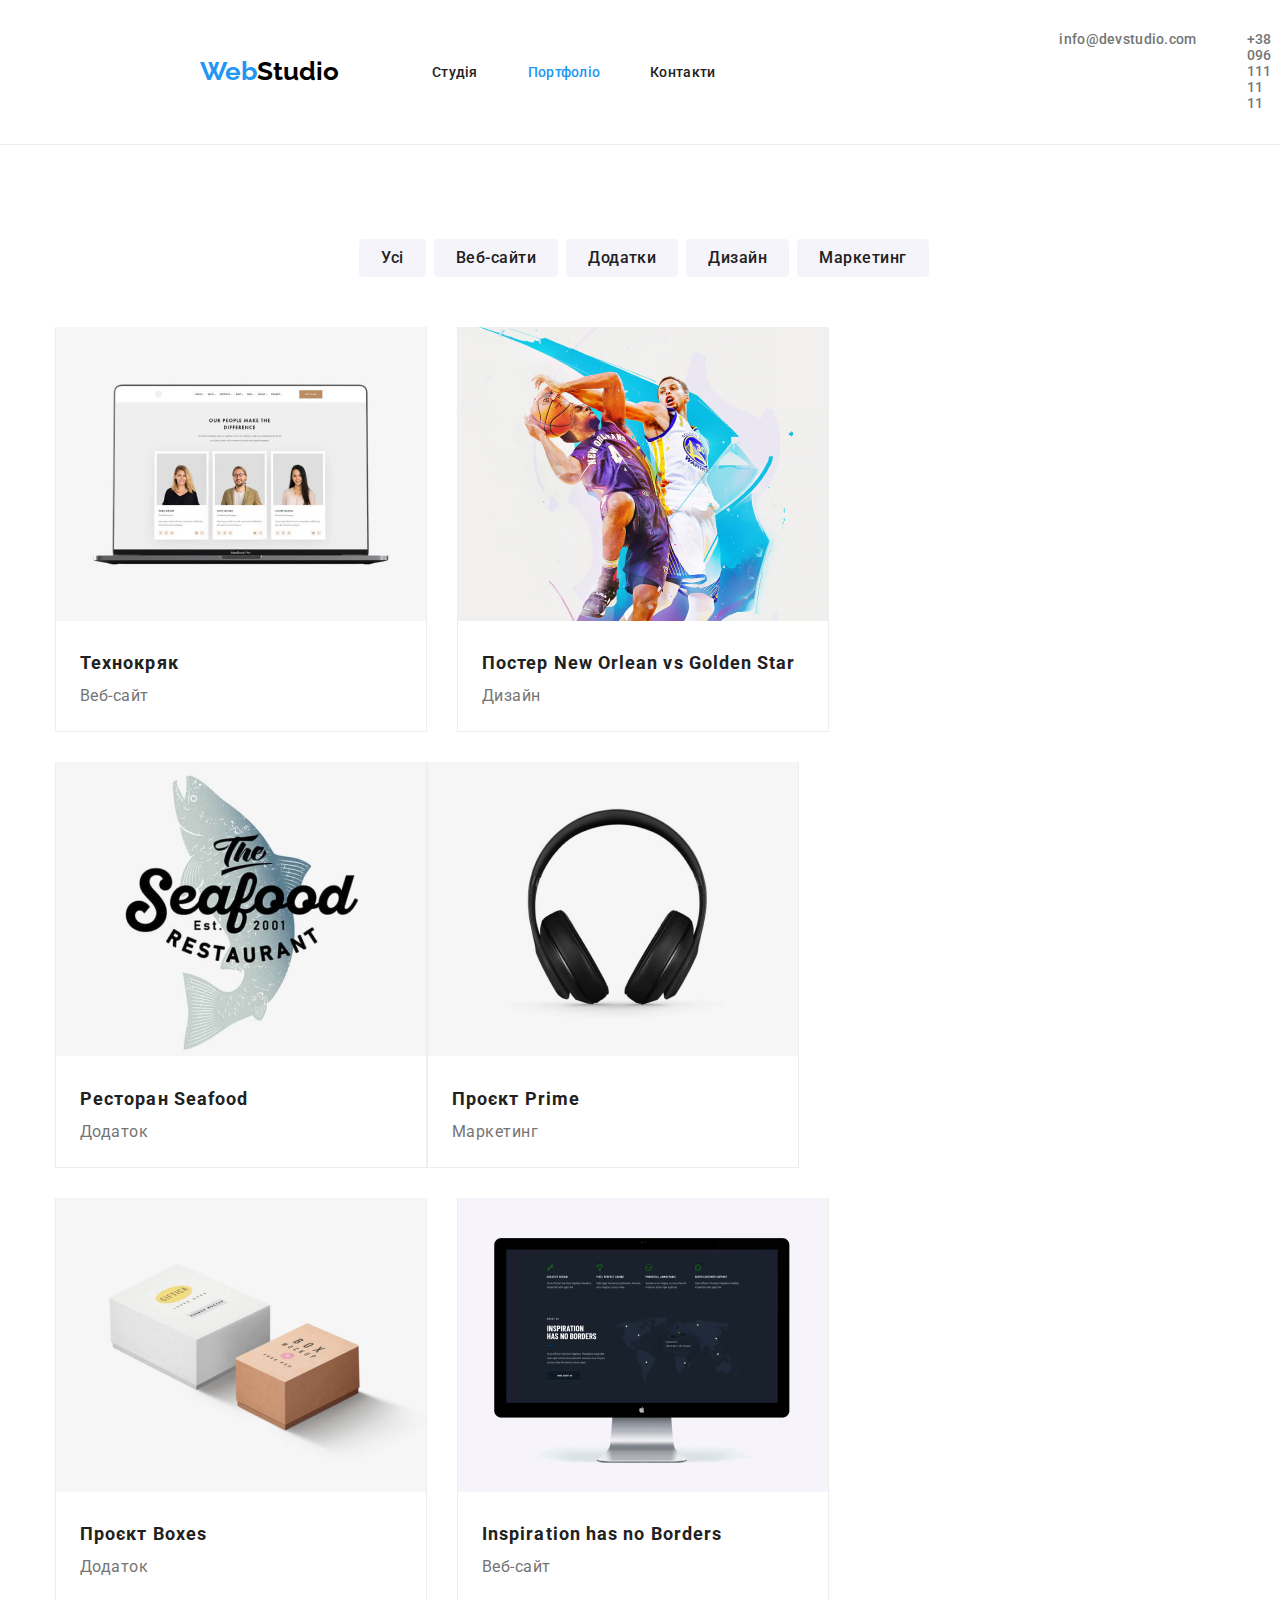
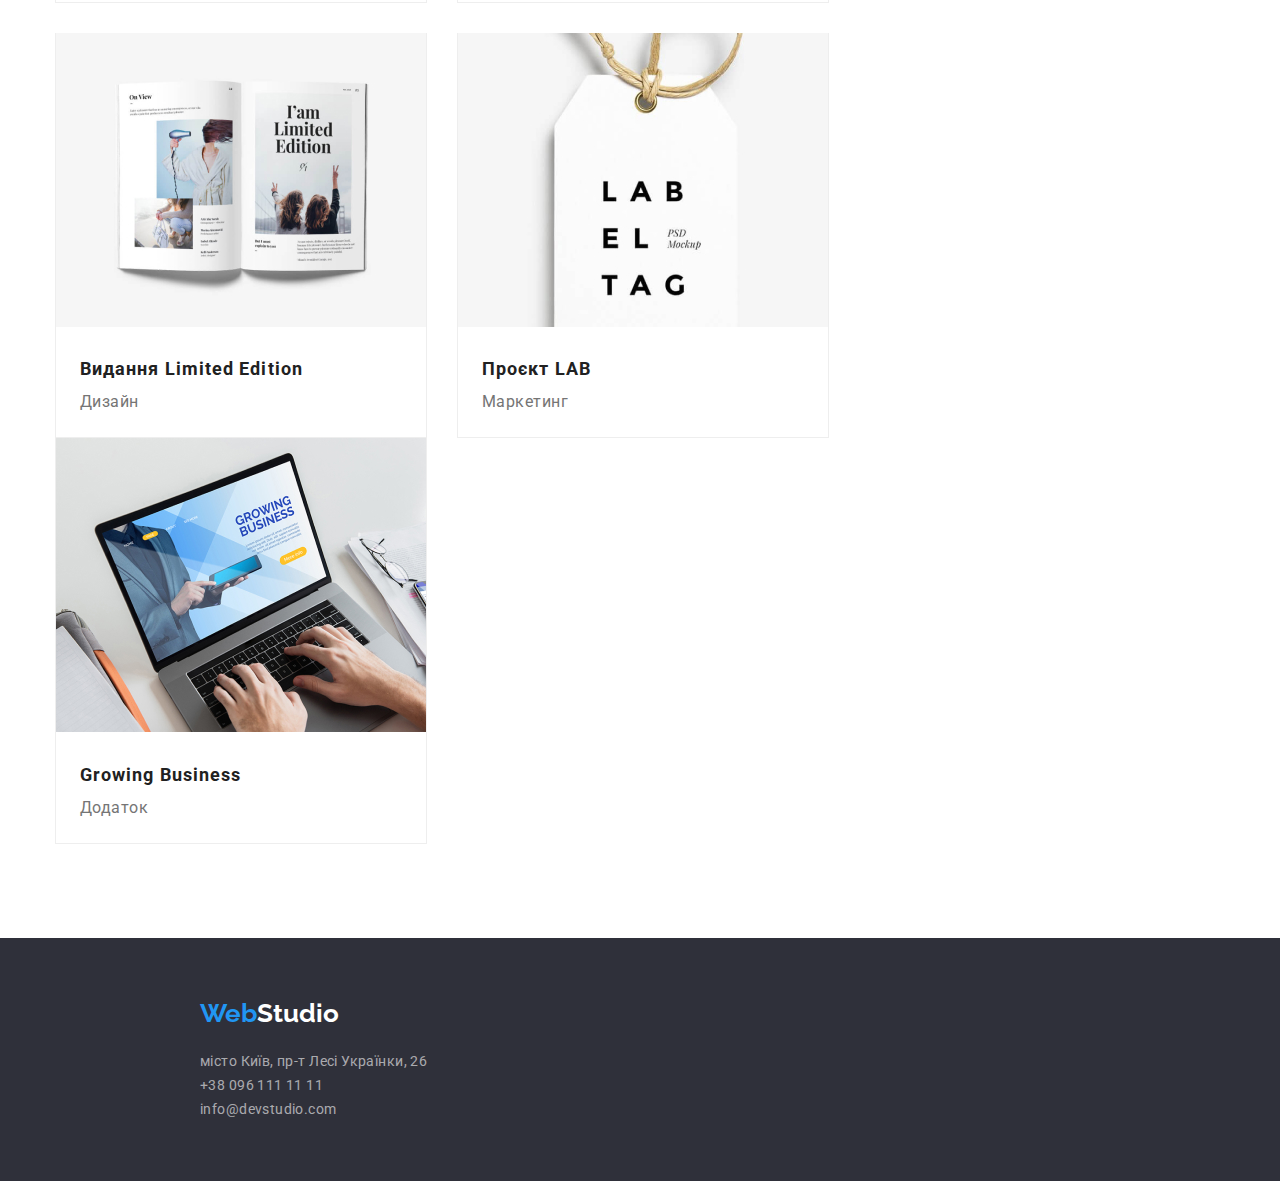
==== portfolio.html @ 919f57be "Initial commit" ====
<!DOCTYPE html>
<html lang="uk">

<head>
    <meta charset="UTF-8">
    <meta http-equiv="X-UA-Compatible" content="IE=edge">
    <meta name="viewport" content="width=device-width, initial-scale=1.0">
    <title>Portfolio</title>
    <link rel="preconnect" href="https://fonts.googleapis.com">
    <link rel="preconnect" href="https://fonts.gstatic.com" crossorigin>
    <link
        href="https://fonts.googleapis.com/css2?family=Raleway:wght@700&family=Roboto:wght@400;500;700;900&display=swap"
        rel="stylesheet">
    <link rel="stylesheet" href="https://cdnjs.cloudflare.com/ajax/libs/modern-normalize/1.1.0/modern-normalize.min.css" />
    <link rel="stylesheet" href="./css/styles.css">
</head>

<body>
    <header class="main-header">
        <div class="top">
            <div class="top-menu">
                <div class="top-logo">
                    <a href="./index.html" class="header-logo">
                        <span class="header-logo-blue">Web</span>Studio
                    </a>
                </div>
                <nav class="navigation">
                    <ul class="navigation-list">
                        <li class="item"> <a href="./index.html" class="navigation-item-port">Студія</a></li>

                        <li class="item"> <a href="./portfolio.html" class="navigation-item-current-port">Портфоліо</a>
                        </li>

                        <li class="item"> <a href="./index.html" class="navigation-item">Контакти</a></li>
                    </ul>
                </nav>
            </div>
            <div class="top-contacts">
                <ul class="contact-list">
                    <li class="item">
                        <a href="mailto:info@devstudio.com" class="contact-item">info@devstudio.com</a>
                    </li>
                    <li class="item">
                        <a href="tel:+380961111111" class="contact-item">+38 096 111 11 11</a>
                    </li>
                </ul>
            </div>
        </div>
    </header>
    <main>
        <section class="gallery">
            <div class="conteiner">
                <h2 class="gallery-title">Наше портфоліо</h2>
                <ul class="filter">
                    <li class="item"> <button type="button" class="filter-btn">Усі</button></li>
                    <li class="item"> <button type="button" class="filter-btn">Веб-сайти</button></li>
                    <li class="item"> <button type="button" class="filter-btn">Додатки</button></li>
                    <li class="item"> <button type="button" class="filter-btn">Дизайн</button></li>
                    <li class="item"> <button type="button" class="filter-btn">Маркетинг</button></li>
                </ul>
                <div class="port-img">
                    <ul class="gallery-list">
                        <li class="item">
                            <img src="./images/portfolio1.jpg" alt="portfolio1" width="370">
                            <div class="content-item">
                                <h2 class="title-port">Технокряк</h2>
                                <p class="text-port">Веб-сайт</p>
                            </div>
                        </li>
                        <li class="item">
                            <img src="./images/portfolio2.jpg" alt="portfolio2" width="370">
                            <div class="content-item">
                                <h2 class="title-port">Постер New Orlean vs Golden Star</h2>
                                <p class="text-port">Дизайн</p>
                            </div>
                        </li>
                        <li class="item">
                            <img src="./images/portfolio3.jpg" alt="portfolio3" width="370">
                            <div class="content-item">
                                <h2 class="title-port">Ресторан Seafood</h2>
                                <p class="text-port">Додаток</p>
                            </div>
                        </li>
                        <li class="item">
                            <img src="./images/portfolio4.jpg" alt="portfolio4" width="370">
                            <div class="content-item">
                                <h2 class="title-port">Проєкт Prime</h2>
                                <p class="text-port">Маркетинг</p>
                            </div>
                        </li>
                        <li class="item">
                            <img src="./images/portfolio5.jpg" alt="portfolio5" width="370">
                            <div class="content-item">
                                <h2 class="title-port">Проєкт Boxes</h2>
                                <p class="text-port">Додаток</p>
                            </div>
                        </li>
                        <li class="item">
                            <img src="./images/portfolio6.jpg" alt="portfolio6" width="370">
                            <div class="content-item">
                                <h2 class="title-port">Inspiration has no Borders</h2>
                                <p class="text-port">Веб-сайт</p>
                            </div>
                        </li>
                        <li class="item">
                            <img src="./images/portfolio7.jpg" alt="portfolio7" width="370">
                            <div class="content-item">
                                <h2 class="title-port">Видання Limited Edition</h2>
                                <p class="text-port">Дизайн</p>
                            </div>
                        </li>
                        <li class="item">
                            <img src="./images/portfolio8.jpg" alt="portfolio8" width="370">
                            <div class="content-item">
                                <h2 class="title-port">Проєкт LAB</h2>
                                <p class="text-port">Маркетинг</p>
                            </div>
                        </li>
                        <li class="item">
                            <img src="./images/portfolio9.jpg" alt="portfolio9" width="370">
                            <div class="content-item">
                                <h2 class="title-port">Growing Business</h2>
                                <p class="text-port">Додаток</p>
                            </div>
                        </li>
                    </ul>
                </div>
            </div>
        </section>
    </main>
    <footer class="footer">
        <div class="container">
            <a href="./index.html" class="logo-footer"><span class="header-logo-blue">Web</span>Studio</a>
            <div class="footer-address">
                <address class="address-footer">
                    <ul class="contact-list-footer">
                        <li class="contact-item-address"> <a href="https://goo.gl/maps/39dMw2ZDidqWWx287"
                                class="footer-link-address">місто Київ, пр-т Лесі Українки, 26</a>
                        </li>
                        <li class="contact-item-footer">
                            <a href="tel:+380961111111" class="footer-link">+38 096 111 11 11</a>
                        </li>
                        <li class="contact-item-footer">
                            <a href="mailto:info@devstudio.com" class="footer-link">info@devstudio.com</a>
                        </li>
                    </ul>
            </div>
        </div>
        </address>
    </footer>
</body>

</html>
---- css/styles.css ----
:root {
    --prmary-text-color: #757575;
    --title-text-color: #212121;
    --accent-color: #2196f3;
    --white-color: #ffffff;
    --black-color: #000000;
    --bg-main-color: #f5f5f5;
    --bg-our-color: #f5f4fa;
    --bg-footer-color: #2f303a;
    --footer-address-rgba: rgba(255, 255, 255, .6);
    --border: #eeeeee;
    --border-bottom: #ececec;
}

body {
    color: var(--prmary-text-color);
    font-family: 'Roboto', sans-serif;
}

h1,
h2,
h3,
h4,
h5,
h6 {
    margin: 0;
}

ul {
    padding: 0;
    margin: 0;
}

p {
    margin: 0;
}

.conteiner {
    width: 1200px;
    margin-left: auto;
    margin-right: auto;
    padding-left: 15px;
    padding-right: 15px;
}

.plan {
    padding-top: 94px;
    padding-bottom: 94px
}

.top {
    display: flex;
}

.main-header {
    border-bottom: 1px solid var(--border);
}

.header-logo {
    display: block;
    padding: 24px 0;
    color: var(--black-color);
    font-family: 'Raleway', sans-serif;
    font-weight: 700;
    font-size: 26px;
    line-height: 1.19;
    text-decoration-line: none;
    margin-left: 200px;
}

.header-logo-blue {
    color: var(--accent-color);
}

.top-menu {
    display: flex;
    align-items: center;
}

.nav {
    margin-left: 93px;
}

.navigation-list {
    list-style: none;
    display: flex;
}

.navigation-item-current {
    font-style: normal;
    font-weight: 500;
    font-size: 14px;
    line-height: 16px;
    letter-spacing: 0.02em;
    color: var(--accent-color);
    text-decoration-line: none;
    display: block;
    padding: 32px 0;
    margin-left: 93px;
}

.navigation-item-port {
    font-style: normal;
    font-weight: 500;
    font-size: 14px;
    line-height: 16px;
    letter-spacing: 0.02em;
    color: var(--title-text-color);
    text-decoration-line: none;
    display: block;
    padding: 32px 0;
    margin-left: 93px;
}

.navigation-item-port:hover,
.navigation-item-port:focus {
    color: var(--accent-color);
}

.navigation-item-current:hover,
.navigation-item-current:focus {
    color: var(--accent-color);
}

.navigation-item {
    font-style: normal;
    font-weight: 500;
    font-size: 14px;
    line-height: 16px;
    letter-spacing: 0.02em;
    color: var(--title-text-color);
    text-decoration-line: none;
    display: block;
    padding: 32px 0;
}

.navigation-item-current-port {
    font-style: normal;
    font-weight: 500;
    font-size: 14px;
    line-height: 16px;
    letter-spacing: 0.02em;
    color: var(--accent-color);
    text-decoration-line: none;
    display: block;
    padding: 32px 0;
}

.navigation-list .item+.item {
    margin-left: 50px;
}

.navigation-item:hover,
.navigation-item:focus {
    color: var(--accent-color);
}

.contact-list {
    list-style: none;
    display: flex;
    margin-left: 344px;
}

.contact-item {
    color: var(--prmary-text-color);
    font-weight: 500;
    font-size: 14px;
    line-height: 1.14;
    letter-spacing: 0.02em;
    text-decoration-line: none;
    display: block;
    padding: 32px 0;
    margin-right: 50px;
}

.contact-item:hover,
.contact-item:focus {
    color: var(--accent-color);
}

.hero {
    background-color: var(--bg-footer-color);
    padding: 200px 0;
}

.hero .container {
    width: 696px;
}

.hero-title {
    font-weight: 900;
    font-size: 44px;
    line-height: 1.3636;
    text-align: center;
    letter-spacing: 0.06em;
    text-transform: uppercase;
    color: var(--white-color);
}

.btn {
    color: var(--white-color);
    background-color: var(--accent-color);
    font-family: inherit;
    font-style: normal;
    font-weight: 700;
    font-size: 16px;
    line-height: 1.88;
    align-items: center;
    text-align: center;
    letter-spacing: 0.06em;
    cursor: pointer;
    display: block;
    border: 0;
    padding: 10px 32px;
    margin: 30px auto 0 auto;
    border-radius: 4px;
}

.btn:hover,
.btn:focus {
    background-color: #188CE8;
}

.features-title {
    display: none;
}

.plan {}

.conteiner .features-list {
    display: flex;
}

.features-title {
    margin-bottom: 50px;
    color: var(--title-text-color);
    font-weight: 700;
    font-size: 36px;
    line-height: 1.17;
    text-align: center;
    letter-spacing: 0.03em;
}

.features-list {
    list-style: none;
}

.title {
    font-style: normal;
    font-weight: 700;
    font-size: 14px;
    line-height: 16px;
    letter-spacing: 0.03em;
    text-transform: uppercase;
    color: var(--title-text-color);
    margin-bottom: 10px;
}

.p-list {
    font-style: normal;
    font-weight: 400;
    font-size: 14px;
    line-height: 24px;
    letter-spacing: 0.03em;
    color: var(--prmary-text-color);
}

.features-list .item {
    width: 270px;
    margin-right: 30px;
}


.job {
    font-weight: 700;
    font-size: 36px;
    line-height: 1.17;
}


.list-job {
    display: flex;
    list-style: none;
}

.list-job .item {
    margin-right: 30px;
    margin-bottom: 94px;
}

.img {
    border-radius: 0px;
    text-align: center;
}


.section-title {
    font-style: normal;
    font-weight: 700;
    font-size: 36px;
    line-height: 42px;
    text-align: center;
    letter-spacing: 0.03em;
    color: var(--title-text-color);
    padding: 94px 0 50px 0;
}

.list-workers {
    list-style: none;
    display: flex;
}


.team {
    background: var(--bg-our-color);
}

.list-workers {
    list-style: none;
    display: flex;
    align-items: center;
}

.team-item {
    background: var(--white-color);
    box-shadow: 0px 1px 3px rgba(0, 0, 0, 0.12),
        0px 1px 1px rgba(0, 0, 0, 0.14),
        0px 2px 1px rgba(0, 0, 0, 0.2);
    width: 370px;
    text-align: center;
    border-radius: 0px 0px 4px 4px;
    margin-right: 30px;
    margin-bottom: 94px;
}

.team-item:last-child {
    margin-right: 0px;
}

.team-name {
    font-style: normal;
    font-weight: 500;
    font-size: 16px;
    line-height: 19px;
    letter-spacing: 0.03em;
    color: var(--title-text-color);
    text-align: center;
}

.p-job {
    font-style: normal;
    font-weight: 400;
    font-size: 16px;
    line-height: 19px;
    text-align: center;
    letter-spacing: 0.03em;
    color: var(--prmary-text-color);
}

.footer {
    background: var(--bg-footer-color);
    padding-top: 60px;
    padding-bottom: 60px;
}

.logo-footer {
    color: var(--white-color);
    font-family: 'Raleway', sans-serif;
    font-weight: 700;
    font-size: 26px;
    line-height: 1.19;
    text-decoration-line: none;
    display: block;
    margin-bottom: 20px;
    margin-left: 200px;
}

.contact-list-footer {
    list-style: none;
}

.contact-item-address {
    font-style: normal;
    font-weight: 400;
    font-size: 14px;
    line-height: 24px;
    letter-spacing: 0.03em;
    color: var(--white-color);
    margin-left: 200px
}

.footer-address .contact-item-address .contact-item-footer+.contact-item-footer {
    margin-top: 9px;
}

.contact-item-footer {
    font-style: normal;
    font-weight: 400;
    font-size: 14px;
    line-height: 24px;
    letter-spacing: 0.03em;
    margin-left: 200px
}

.footer-link-address {
    text-decoration-line: none;
    color: var(--footer-address-rgba);
}

.footer-link-address:hover,
.footer-link-address:focus {
    color: var(--white-color);
}

.footer-link {
    text-decoration-line: none;
    color: var(--footer-address-rgba);
}

.footer-link:hover,
.footer-link:focus {
    color: var(--white-color);
}

/* .................PORTFOLIO PAGE................. */

.gallery {}

.gallery-title {
    display: none;

}

.filter {
    list-style: none;
    display: flex;
    margin: 0 200px;
}

.filter .item {
    margin-left: 8px;
    margin-top: 94px;
}

.filter .item:(:last-child){
margin-left: 8px;
}
.conteiner .filter {
    display: flex;
    margin-left: 0;
    margin-right: 0;
    margin-bottom: 50px;
    justify-content: center;
}

.filter-btn {
    font-style: normal;
    font-weight: 500;
    font-size: 16px;
    line-height: 26px;
    text-align: center;
    letter-spacing: 0.03em;
    color: var(--title-text-color);
    background: var(--bg-our-color);
    border-radius: 4px;
    border: 0;
    cursor: pointer;
    font-family: inherit;
    padding: 6px 22px;
}

.filter-btn:hover,
.filter-btn:focus {
    background-color: var(--accent-color);
    color: var(--white-color);
}

.port-img .content-item {
    padding: 20px 24px;
}

.port-img .gallery-list {
    flex-wrap: wrap;
    display: flex;
}

.port-img .item {
    margin-right: 30px;
    margin-bottom: 30px;
    border-bottom: 1px solid var(--border);
    border-left: 1px solid var(--border);
    border-right: 1px solid var(--border);
}

.port-img .item:nth-child(3n) {
    margin-right: 0;
}

.port-img .item:nth-last-child(-n+3) {
    margin-bottom: 0;
}

.gallery-list {
    list-style: none;
    margin-bottom: 94px;
}

.title-port {
    color: var(--title-text-color);
    font-weight: 700;
    font-size: 18px;
    line-height: 2;
    letter-spacing: 0.06em;
}

.text-port {
    font-style: normal;
    font-weight: 400;
    font-size: 16px;
    line-height: 30px;
    letter-spacing: 0.03em;
    color: var(--prmary-text-color);
}
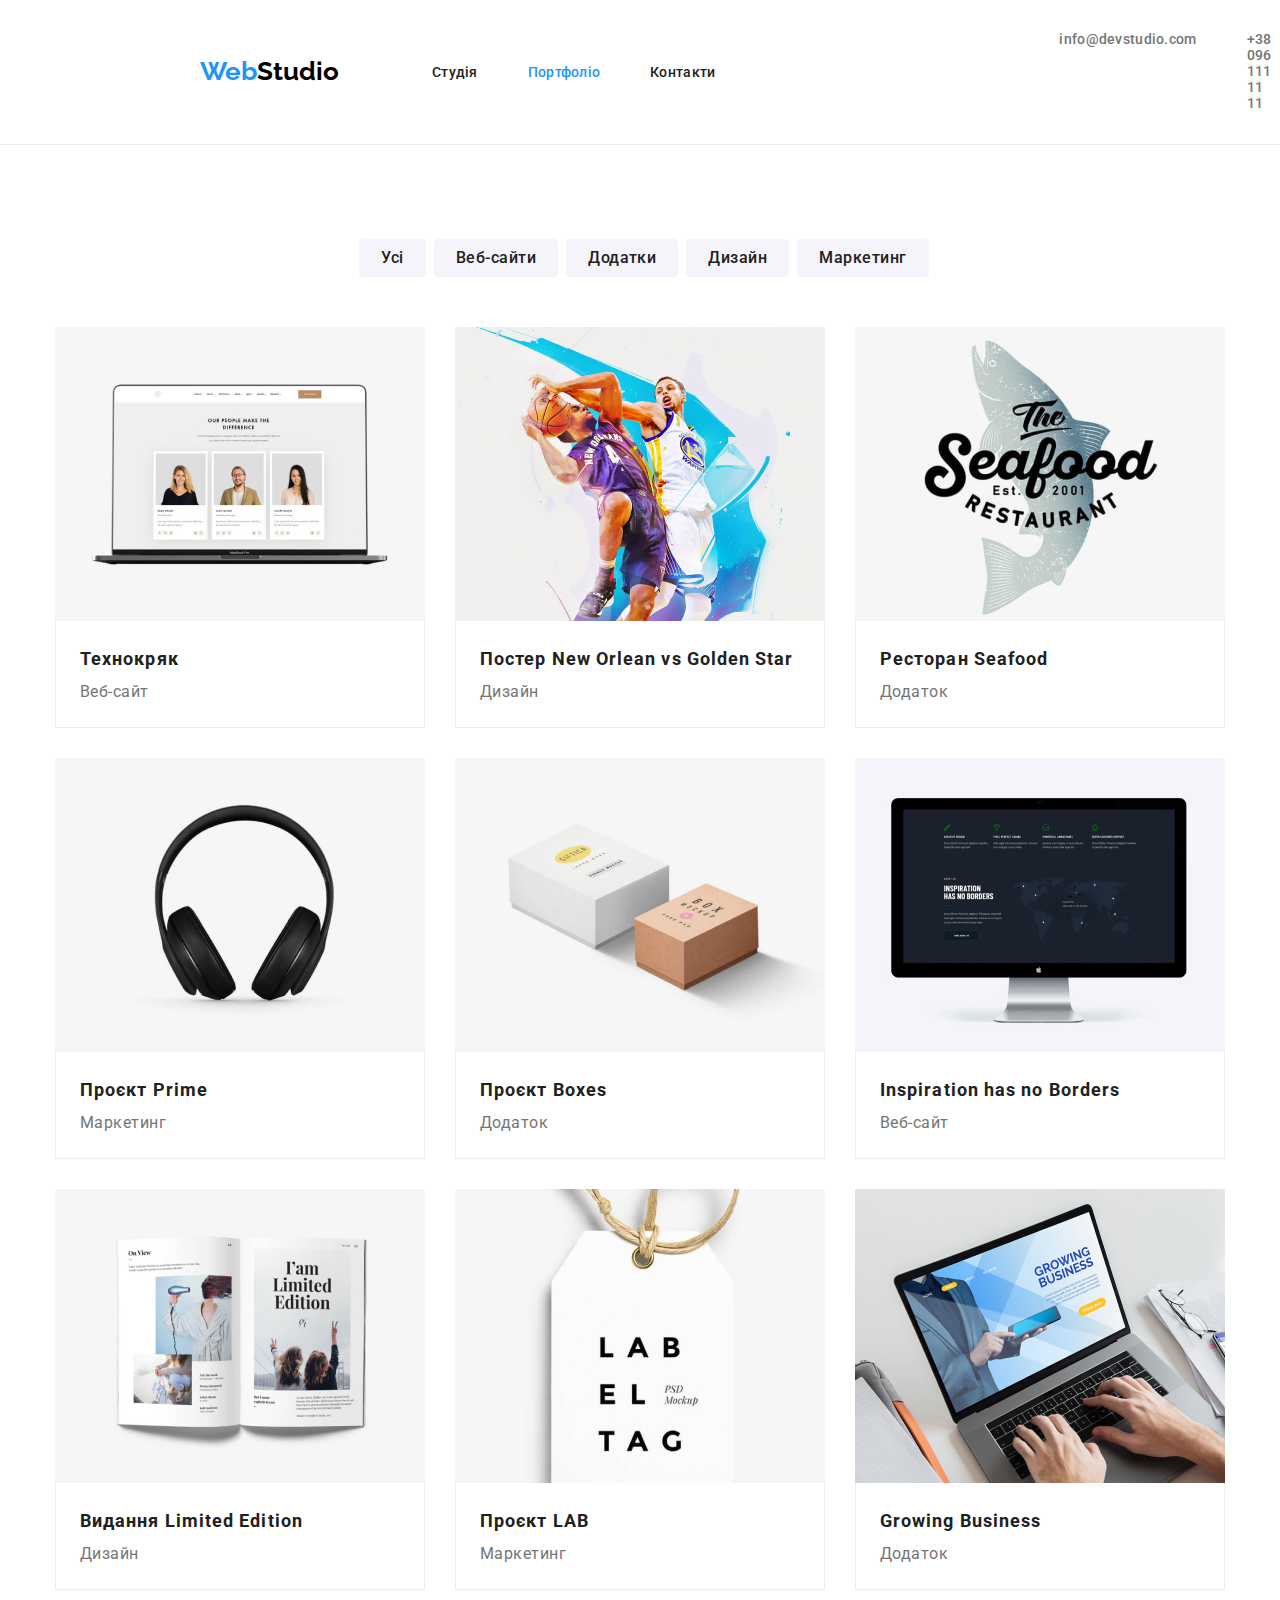
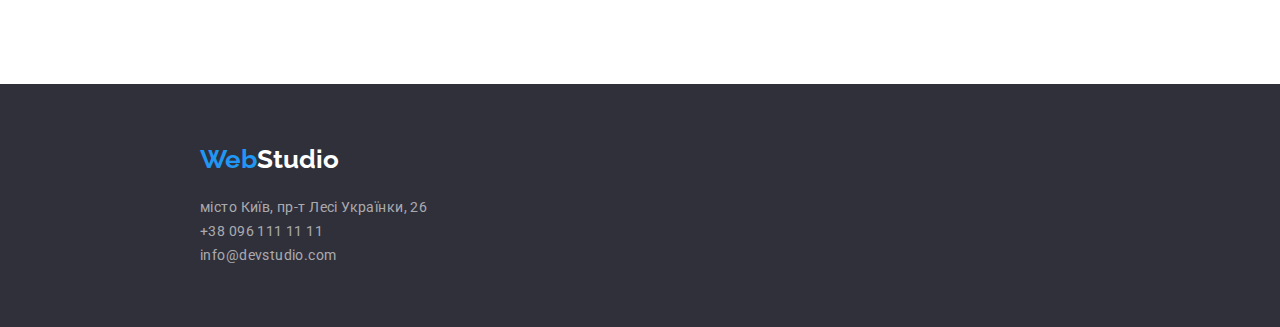
==== commit de87d9ae: "help" ====
--- a/portfolio.html
+++ b/portfolio.html
@@ -60,63 +60,63 @@
                 </ul>
                 <div class="port-img">
                     <ul class="gallery-list">
-                        <li class="item">
+                        <li class="item-card">
                             <img src="./images/portfolio1.jpg" alt="portfolio1" width="370">
                             <div class="content-item">
                                 <h2 class="title-port">Технокряк</h2>
                                 <p class="text-port">Веб-сайт</p>
                             </div>
                         </li>
-                        <li class="item">
+                        <li class="item-card">
                             <img src="./images/portfolio2.jpg" alt="portfolio2" width="370">
                             <div class="content-item">
                                 <h2 class="title-port">Постер New Orlean vs Golden Star</h2>
                                 <p class="text-port">Дизайн</p>
                             </div>
                         </li>
-                        <li class="item">
+                        <li class="item-card">
                             <img src="./images/portfolio3.jpg" alt="portfolio3" width="370">
                             <div class="content-item">
                                 <h2 class="title-port">Ресторан Seafood</h2>
                                 <p class="text-port">Додаток</p>
                             </div>
                         </li>
-                        <li class="item">
+                        <li class="item-card">
                             <img src="./images/portfolio4.jpg" alt="portfolio4" width="370">
                             <div class="content-item">
                                 <h2 class="title-port">Проєкт Prime</h2>
                                 <p class="text-port">Маркетинг</p>
                             </div>
                         </li>
-                        <li class="item">
+                        <li class="item-card">
                             <img src="./images/portfolio5.jpg" alt="portfolio5" width="370">
                             <div class="content-item">
                                 <h2 class="title-port">Проєкт Boxes</h2>
                                 <p class="text-port">Додаток</p>
                             </div>
                         </li>
-                        <li class="item">
+                        <li class="item-card">
                             <img src="./images/portfolio6.jpg" alt="portfolio6" width="370">
                             <div class="content-item">
                                 <h2 class="title-port">Inspiration has no Borders</h2>
                                 <p class="text-port">Веб-сайт</p>
                             </div>
                         </li>
-                        <li class="item">
+                        <li class="item-card">
                             <img src="./images/portfolio7.jpg" alt="portfolio7" width="370">
                             <div class="content-item">
                                 <h2 class="title-port">Видання Limited Edition</h2>
                                 <p class="text-port">Дизайн</p>
                             </div>
                         </li>
-                        <li class="item">
+                        <li class="item-card">
                             <img src="./images/portfolio8.jpg" alt="portfolio8" width="370">
                             <div class="content-item">
                                 <h2 class="title-port">Проєкт LAB</h2>
                                 <p class="text-port">Маркетинг</p>
                             </div>
                         </li>
-                        <li class="item">
+                        <li class="item-card">
                             <img src="./images/portfolio9.jpg" alt="portfolio9" width="370">
                             <div class="content-item">
                                 <h2 class="title-port">Growing Business</h2>
--- a/css/styles.css
+++ b/css/styles.css
@@ -266,10 +266,13 @@
 }
 
 .features-list .item {
-    width: 270px;
     margin-right: 30px;
-}
-
+    flex-basis: auto;
+}
+
+.features-list .item :last-child {
+    margin: 0;
+}
 
 .job {
     font-weight: 700;
@@ -475,34 +478,52 @@
     color: var(--white-color);
 }
 
+
 .port-img .content-item {
     padding: 20px 24px;
-}
-
-.port-img .gallery-list {
-    flex-wrap: wrap;
-    display: flex;
-}
-
-.port-img .item {
-    margin-right: 30px;
-    margin-bottom: 30px;
+    
+}
+
+.content-item {
     border-bottom: 1px solid var(--border);
     border-left: 1px solid var(--border);
     border-right: 1px solid var(--border);
 }
 
-.port-img .item:nth-child(3n) {
-    margin-right: 0;
-}
-
-.port-img .item:nth-last-child(-n+3) {
+.item-card {margin-right: 30px;
+    margin-bottom: 30px;
+}
+
+.port-img .gallery-list {
+    flex-wrap: wrap;
+    display: flex;
+    
+}
+
+.port-img {
+    flex-basis: calc(100% - 60px)/ 3);
+    
+}
+
+.port-img .item-card:nth-child(3n) {
+    margin-right: 0px;
+}
+
+.port-img .item-card:nth-last-child(-n+3) {
     margin-bottom: 0;
 }
 
 .gallery-list {
     list-style: none;
     margin-bottom: 94px;
+    padding: 0px;
+    
+}
+
+img {
+    display: block;
+    max-width: 100%;
+    height: auto;
 }
 
 .title-port {
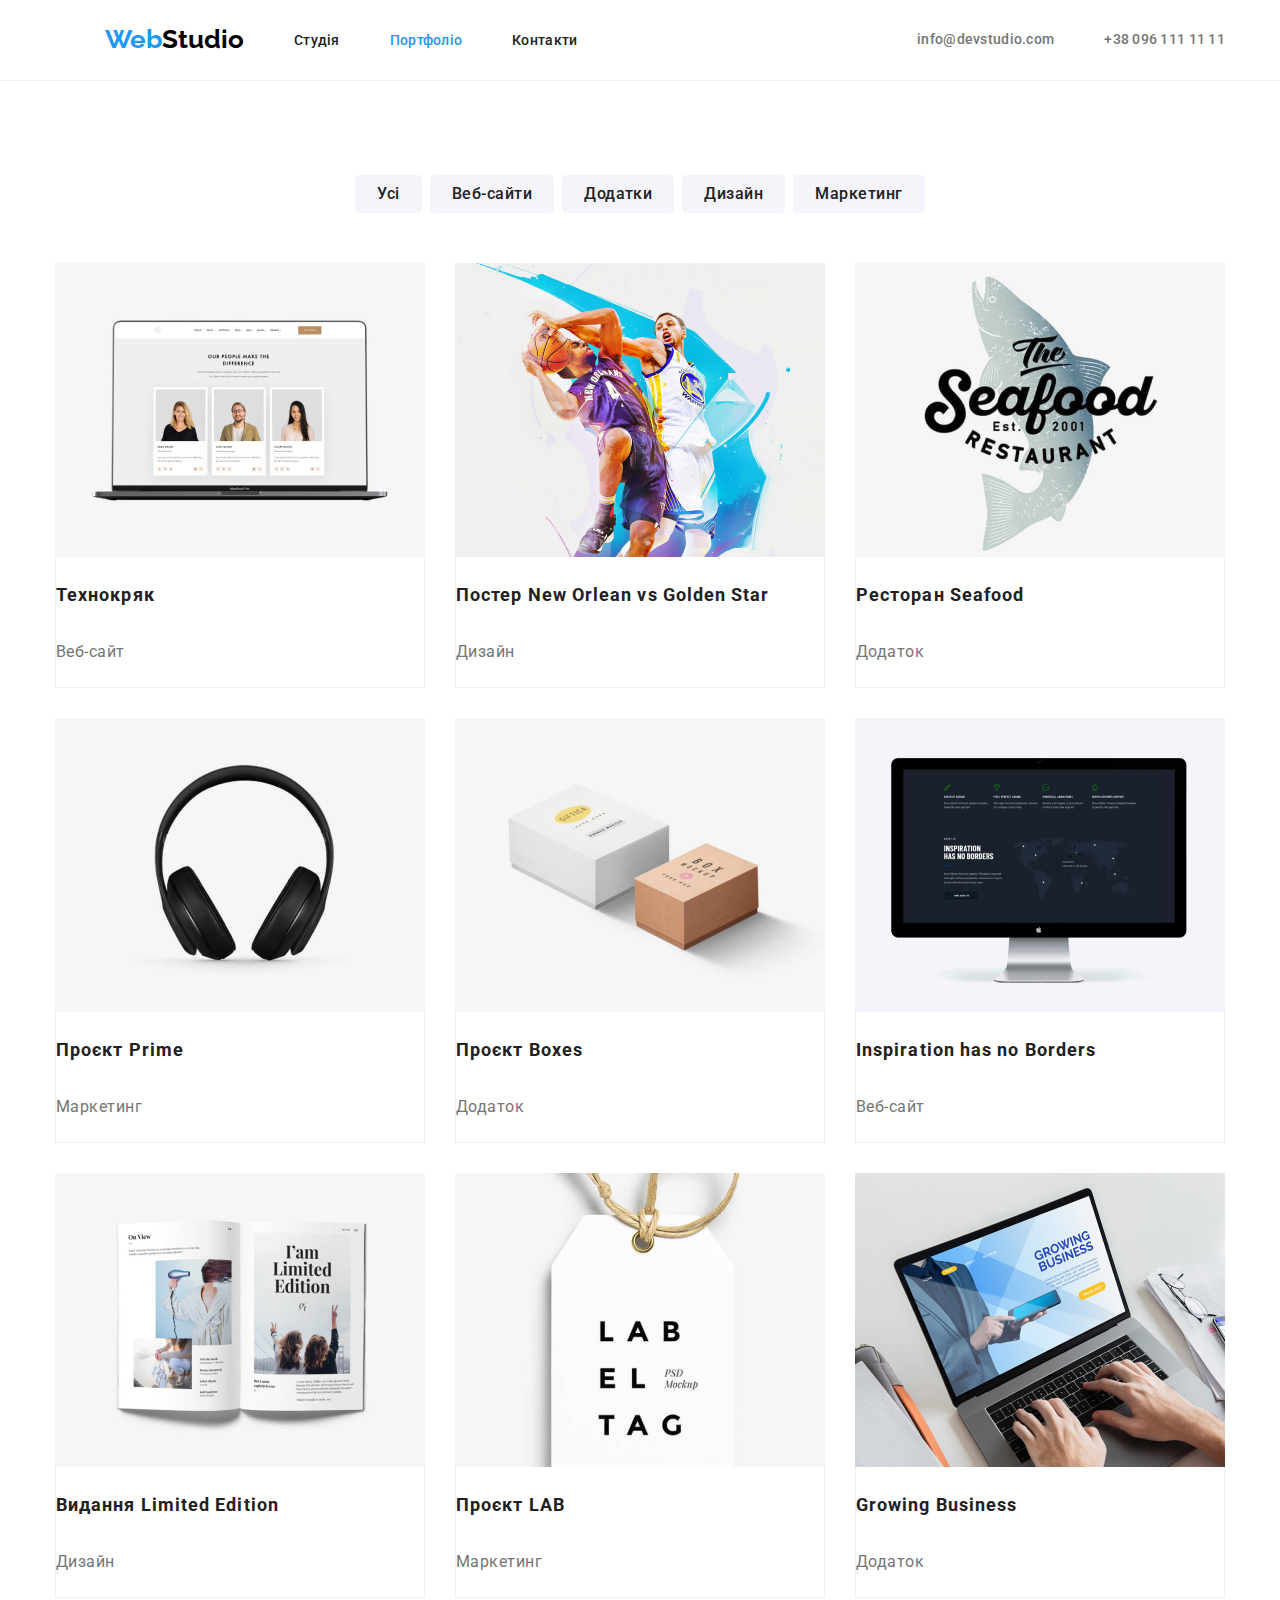
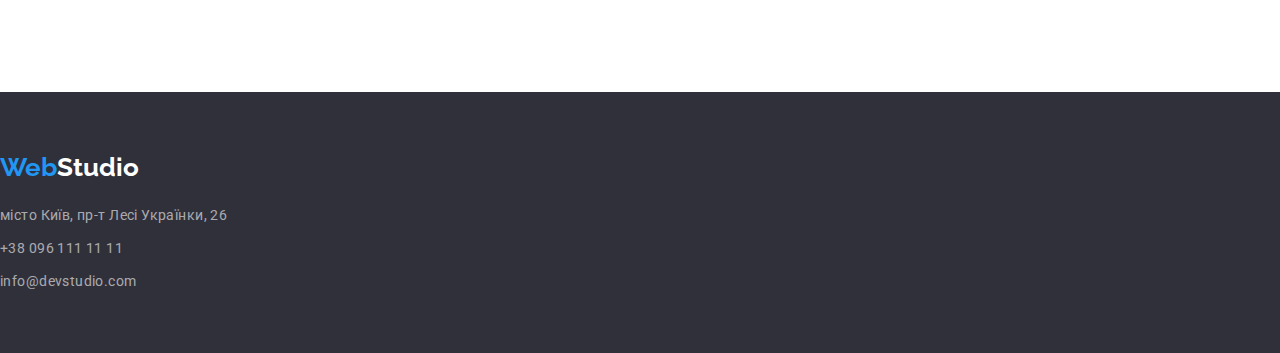
==== commit bea58a51: "aaaaaaa" ====
--- a/portfolio.html
+++ b/portfolio.html
@@ -16,37 +16,30 @@
 </head>
 
 <body>
-    <header class="main-header">
-        <div class="top">
-            <div class="top-menu">
-                <div class="top-logo">
-                    <a href="./index.html" class="header-logo">
+<header class="main-header">
+    <div class="top conteiner">
+        <nav class="navigation">
+            <ul class="navigation-list">
+                <li class="item"><a href="./index.html" class="header-logo">
                         <span class="header-logo-blue">Web</span>Studio
-                    </a>
-                </div>
-                <nav class="navigation">
-                    <ul class="navigation-list">
-                        <li class="item"> <a href="./index.html" class="navigation-item-port">Студія</a></li>
+                    </a></li>
+                <li class="item"> <a href="./index.html" class="navigation-item">Студія</a></li>
 
-                        <li class="item"> <a href="./portfolio.html" class="navigation-item-current-port">Портфоліо</a>
-                        </li>
+                <li class="item"> <a href="./portfolio.html" class="navigation-item-current">Портфоліо</a></li>
 
-                        <li class="item"> <a href="./index.html" class="navigation-item">Контакти</a></li>
-                    </ul>
-                </nav>
-            </div>
-            <div class="top-contacts">
-                <ul class="contact-list">
-                    <li class="item">
-                        <a href="mailto:info@devstudio.com" class="contact-item">info@devstudio.com</a>
-                    </li>
-                    <li class="item">
-                        <a href="tel:+380961111111" class="contact-item">+38 096 111 11 11</a>
-                    </li>
-                </ul>
-            </div>
-        </div>
-    </header>
+                <li class="item"> <a href="./index.html" class="navigation-item">Контакти</a></li>
+            </ul>
+        </nav>
+        <ul class="contact-list">
+            <li class="item">
+                <a href="mailto:info@devstudio.com" class="contact-item">info@devstudio.com</a>
+            </li>
+            <li class="item">
+                <a href="tel:+380961111111" class="contact-item">+38 096 111 11 11</a>
+            </li>
+        </ul>
+    </div>
+</header>
     <main>
         <section class="gallery">
             <div class="conteiner">
@@ -58,7 +51,6 @@
                     <li class="item"> <button type="button" class="filter-btn">Дизайн</button></li>
                     <li class="item"> <button type="button" class="filter-btn">Маркетинг</button></li>
                 </ul>
-                <div class="port-img">
                     <ul class="gallery-list">
                         <li class="item-card">
                             <img src="./images/portfolio1.jpg" alt="portfolio1" width="370">
@@ -124,7 +116,6 @@
                             </div>
                         </li>
                     </ul>
-                </div>
             </div>
         </section>
     </main>
--- a/css/styles.css
+++ b/css/styles.css
@@ -50,6 +50,7 @@
 
 .top {
     display: flex;
+    align-items: center;
 }
 
 .main-header {
@@ -65,17 +66,13 @@
     font-size: 26px;
     line-height: 1.19;
     text-decoration-line: none;
-    margin-left: 200px;
 }
 
 .header-logo-blue {
     color: var(--accent-color);
 }
 
-.top-menu {
-    display: flex;
-    align-items: center;
-}
+
 
 .nav {
     margin-left: 93px;
@@ -84,6 +81,7 @@
 .navigation-list {
     list-style: none;
     display: flex;
+    margin-left: 50px;
 }
 
 .navigation-item-current {
@@ -96,7 +94,6 @@
     text-decoration-line: none;
     display: block;
     padding: 32px 0;
-    margin-left: 93px;
 }
 
 .navigation-item-port {
@@ -158,7 +155,8 @@
 .contact-list {
     list-style: none;
     display: flex;
-    margin-left: 344px;
+    margin-left:auto;
+    gap: 50px;
 }
 
 .contact-item {
@@ -170,7 +168,6 @@
     text-decoration-line: none;
     display: block;
     padding: 32px 0;
-    margin-right: 50px;
 }
 
 .contact-item:hover,
@@ -195,6 +192,8 @@
     letter-spacing: 0.06em;
     text-transform: uppercase;
     color: var(--white-color);
+    width: 696px;
+    margin: 0 auto 30px;
 }
 
 .btn {
@@ -212,7 +211,7 @@
     display: block;
     border: 0;
     padding: 10px 32px;
-    margin: 30px auto 0 auto;
+    margin: 0 auto;
     border-radius: 4px;
 }
 
@@ -243,6 +242,7 @@
 
 .features-list {
     list-style: none;
+    gap: 30px;
 }
 
 .title {
@@ -266,8 +266,8 @@
 }
 
 .features-list .item {
-    margin-right: 30px;
     flex-basis: auto;
+    width: 270px;
 }
 
 .features-list .item :last-child {
@@ -275,21 +275,16 @@
 }
 
 .job {
-    font-weight: 700;
-    font-size: 36px;
-    line-height: 1.17;
+padding-bottom: 94px;
 }
 
 
 .list-job {
     display: flex;
     list-style: none;
-}
-
-.list-job .item {
-    margin-right: 30px;
-    margin-bottom: 94px;
-}
+    gap: 30px;
+}
+
 
 .img {
     border-radius: 0px;
@@ -305,7 +300,7 @@
     text-align: center;
     letter-spacing: 0.03em;
     color: var(--title-text-color);
-    padding: 94px 0 50px 0;
+    margin-bottom: 50px;
 }
 
 .list-workers {
@@ -316,6 +311,7 @@
 
 .team {
     background: var(--bg-our-color);
+    padding: 94px 0;
 }
 
 .list-workers {
@@ -333,7 +329,6 @@
     text-align: center;
     border-radius: 0px 0px 4px 4px;
     margin-right: 30px;
-    margin-bottom: 94px;
 }
 
 .team-item:last-child {
@@ -348,6 +343,8 @@
     letter-spacing: 0.03em;
     color: var(--title-text-color);
     text-align: center;
+    padding-top: 30px;
+    margin-bottom: 10px;
 }
 
 .p-job {
@@ -358,6 +355,7 @@
     text-align: center;
     letter-spacing: 0.03em;
     color: var(--prmary-text-color);
+    padding-bottom: 30px;
 }
 
 .footer {
@@ -375,11 +373,13 @@
     text-decoration-line: none;
     display: block;
     margin-bottom: 20px;
-    margin-left: 200px;
 }
 
 .contact-list-footer {
     list-style: none;
+    display: flex;
+    flex-direction: column;
+    gap: 9px;
 }
 
 .contact-item-address {
@@ -389,12 +389,12 @@
     line-height: 24px;
     letter-spacing: 0.03em;
     color: var(--white-color);
-    margin-left: 200px
-}
-
-.footer-address .contact-item-address .contact-item-footer+.contact-item-footer {
-    margin-top: 9px;
-}
+}
+
+.footer-link-address .footer-link{
+    
+}
+
 
 .contact-item-footer {
     font-style: normal;
@@ -402,7 +402,6 @@
     font-size: 14px;
     line-height: 24px;
     letter-spacing: 0.03em;
-    margin-left: 200px
 }
 
 .footer-link-address {
@@ -427,7 +426,9 @@
 
 /* .................PORTFOLIO PAGE................. */
 
-.gallery {}
+.gallery {
+    padding: 94px 0;
+}
 
 .gallery-title {
     display: none;
@@ -437,13 +438,8 @@
 .filter {
     list-style: none;
     display: flex;
-    margin: 0 200px;
-}
-
-.filter .item {
-    margin-left: 8px;
-    margin-top: 94px;
-}
+}
+
 
 .filter .item:(:last-child){
 margin-left: 8px;
@@ -454,6 +450,7 @@
     margin-right: 0;
     margin-bottom: 50px;
     justify-content: center;
+    gap: 8px;
 }
 
 .filter-btn {
@@ -500,24 +497,20 @@
     
 }
 
-.port-img {
-    flex-basis: calc(100% - 60px)/ 3);
-    
-}
-
-.port-img .item-card:nth-child(3n) {
+
+.item-card:nth-child(3n) {
     margin-right: 0px;
 }
 
-.port-img .item-card:nth-last-child(-n+3) {
+.item-card:nth-last-child(-n+3) {
     margin-bottom: 0;
 }
 
 .gallery-list {
     list-style: none;
-    margin-bottom: 94px;
     padding: 0px;
-    
+    flex-wrap: wrap;
+    display: flex;
 }
 
 img {
@@ -532,6 +525,8 @@
     font-size: 18px;
     line-height: 2;
     letter-spacing: 0.06em;
+    margin-bottom: 4px;
+    padding: 20px 0;
 }
 
 .text-port {
@@ -541,5 +536,6 @@
     line-height: 30px;
     letter-spacing: 0.03em;
     color: var(--prmary-text-color);
-}
-
+    margin-bottom: 20px;
+}
+
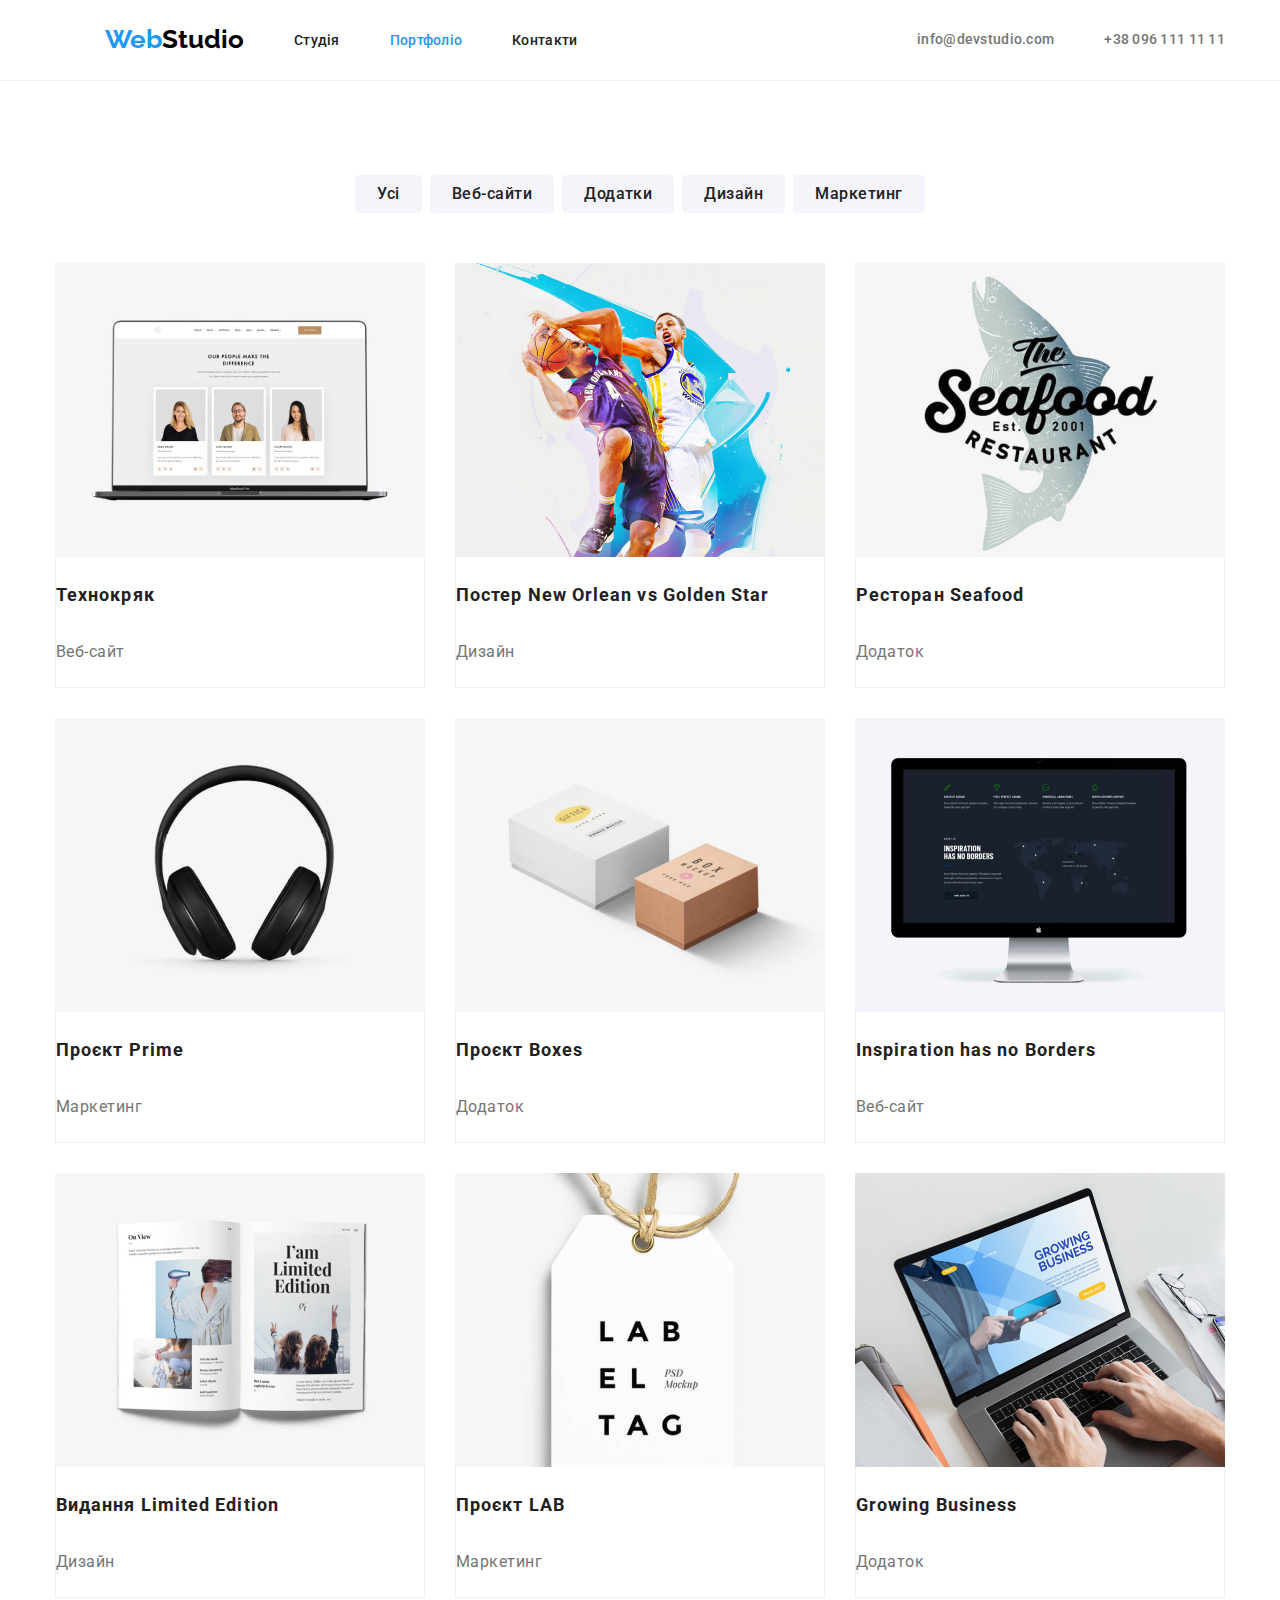
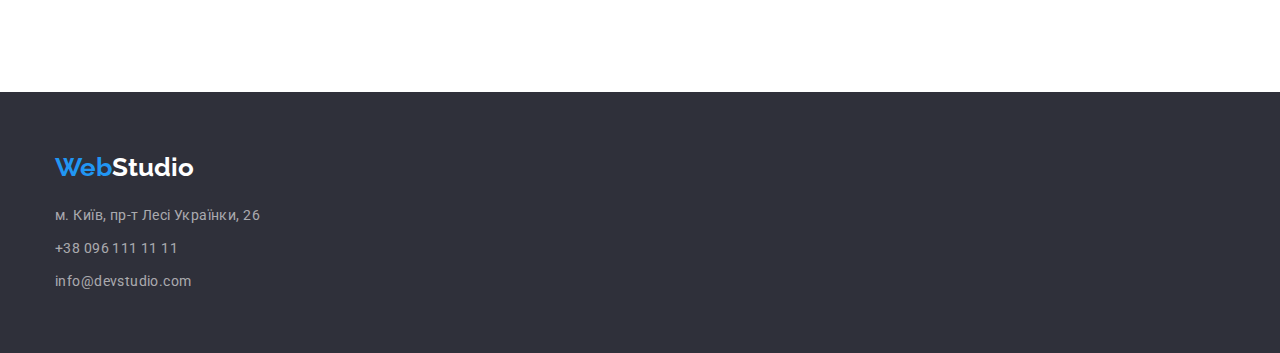
==== commit ea5823b3: "aaaaaaaX2" ====
--- a/portfolio.html
+++ b/portfolio.html
@@ -120,22 +120,20 @@
         </section>
     </main>
     <footer class="footer">
-        <div class="container">
+        <div class="conteiner">
             <a href="./index.html" class="logo-footer"><span class="header-logo-blue">Web</span>Studio</a>
-            <div class="footer-address">
-                <address class="address-footer">
-                    <ul class="contact-list-footer">
-                        <li class="contact-item-address"> <a href="https://goo.gl/maps/39dMw2ZDidqWWx287"
-                                class="footer-link-address">місто Київ, пр-т Лесі Українки, 26</a>
-                        </li>
-                        <li class="contact-item-footer">
-                            <a href="tel:+380961111111" class="footer-link">+38 096 111 11 11</a>
-                        </li>
-                        <li class="contact-item-footer">
-                            <a href="mailto:info@devstudio.com" class="footer-link">info@devstudio.com</a>
-                        </li>
-                    </ul>
-            </div>
+            <address class="address-footer">
+                <ul class="contact-list-footer">
+                    <li class="contact-item-address"> <a href="https://goo.gl/maps/39dMw2ZDidqWWx287"
+                            class="footer-link-address">м. Київ, пр-т Лесі Українки, 26</a>
+                    </li>
+                    <li class="contact-item-footer">
+                        <a href="tel:+380961111111" class="footer-link">+38 096 111 11 11</a>
+                    </li>
+                    <li class="contact-item-footer">
+                        <a href="mailto:info@devstudio.com" class="footer-link">info@devstudio.com</a>
+                    </li>
+                </ul>
         </div>
         </address>
     </footer>
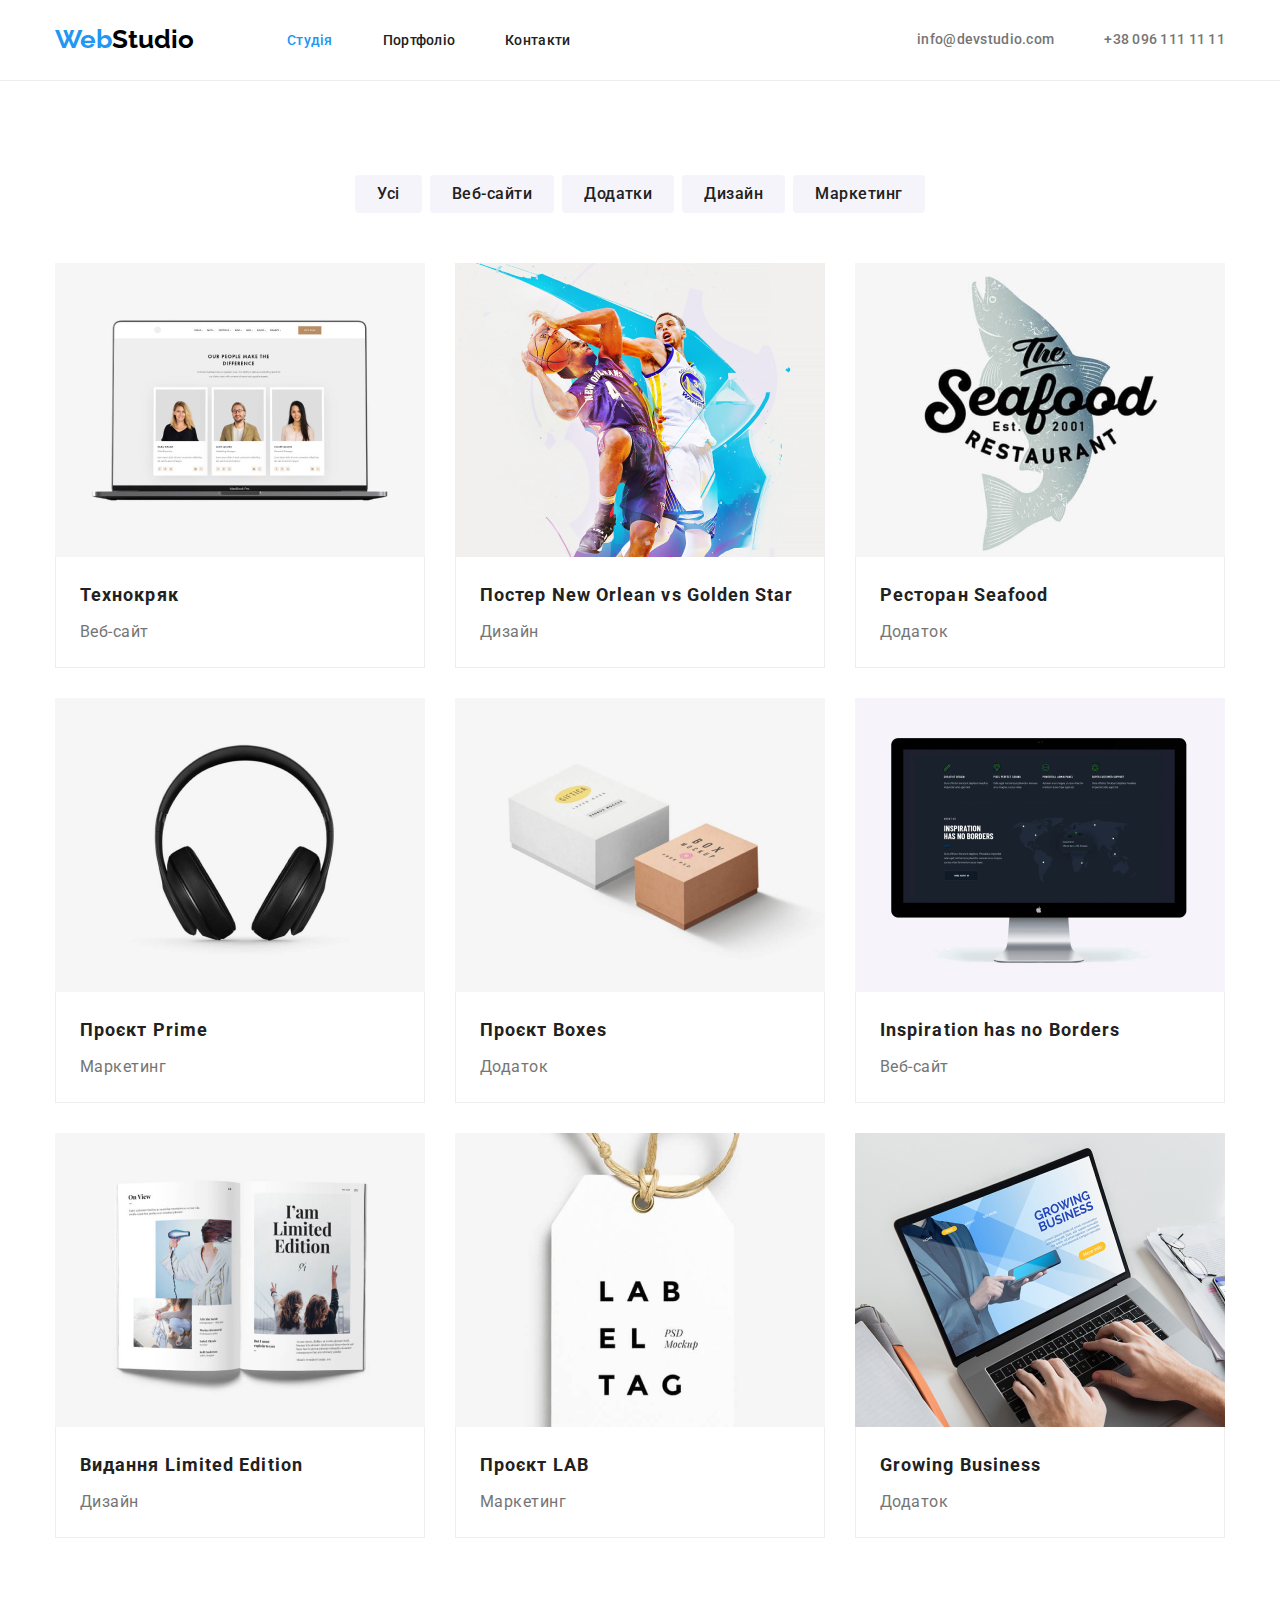
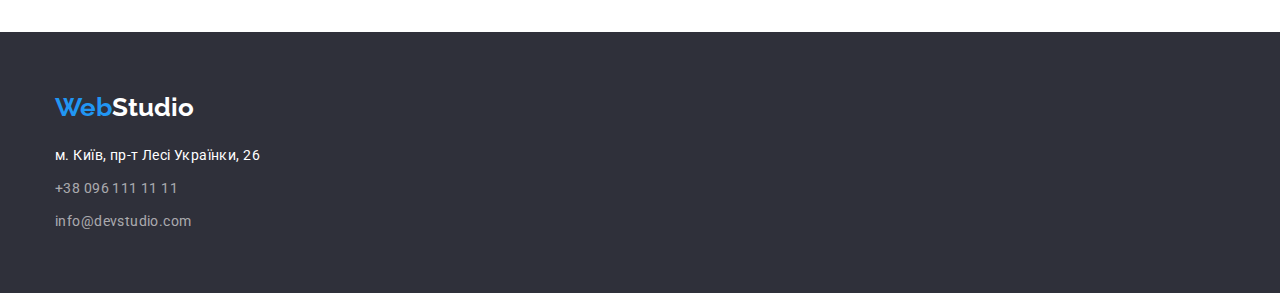
==== commit df112397: "i hate my live" ====
--- a/portfolio.html
+++ b/portfolio.html
@@ -16,30 +16,30 @@
 </head>
 
 <body>
-<header class="main-header">
-    <div class="top conteiner">
-        <nav class="navigation">
-            <ul class="navigation-list">
-                <li class="item"><a href="./index.html" class="header-logo">
-                        <span class="header-logo-blue">Web</span>Studio
-                    </a></li>
-                <li class="item"> <a href="./index.html" class="navigation-item">Студія</a></li>
-
-                <li class="item"> <a href="./portfolio.html" class="navigation-item-current">Портфоліо</a></li>
-
-                <li class="item"> <a href="./index.html" class="navigation-item">Контакти</a></li>
+    <header class="main-header">
+        <div class="top conteiner">
+            <nav class="navigation">
+                <a href="./index.html" class="header-logo">
+                    <span class="header-logo-blue">Web</span>Studio
+                </a>
+                <ul class="navigation-list">
+                    <li class="item"> <a href="./index.html" class="navigation-item-current">Студія</a></li>
+    
+                    <li class="item"> <a href="./portfolio.html" class="navigation-item">Портфоліо</a></li>
+    
+                    <li class="item"> <a href="./index.html" class="navigation-item">Контакти</a></li>
+                </ul>
+            </nav>
+            <ul class="contact-list">
+                <li class="item">
+                    <a href="mailto:info@devstudio.com" class="contact-item">info@devstudio.com</a>
+                </li>
+                <li class="item">
+                    <a href="tel:+380961111111" class="contact-item">+38 096 111 11 11</a>
+                </li>
             </ul>
-        </nav>
-        <ul class="contact-list">
-            <li class="item">
-                <a href="mailto:info@devstudio.com" class="contact-item">info@devstudio.com</a>
-            </li>
-            <li class="item">
-                <a href="tel:+380961111111" class="contact-item">+38 096 111 11 11</a>
-            </li>
-        </ul>
-    </div>
-</header>
+        </div>
+    </header>
     <main>
         <section class="gallery">
             <div class="conteiner">
--- a/css/styles.css
+++ b/css/styles.css
@@ -72,7 +72,9 @@
     color: var(--accent-color);
 }
 
-
+.navigation {
+    display: flex;
+}
 
 .nav {
     margin-left: 93px;
@@ -81,7 +83,7 @@
 .navigation-list {
     list-style: none;
     display: flex;
-    margin-left: 50px;
+    margin-left: 93px;
 }
 
 .navigation-item-current {
@@ -285,11 +287,6 @@
     gap: 30px;
 }
 
-
-.img {
-    border-radius: 0px;
-    text-align: center;
-}
 
 
 .section-title {
@@ -325,7 +322,6 @@
     box-shadow: 0px 1px 3px rgba(0, 0, 0, 0.12),
         0px 1px 1px rgba(0, 0, 0, 0.14),
         0px 2px 1px rgba(0, 0, 0, 0.2);
-    width: 370px;
     text-align: center;
     border-radius: 0px 0px 4px 4px;
     margin-right: 30px;
@@ -406,12 +402,12 @@
 
 .footer-link-address {
     text-decoration-line: none;
-    color: var(--footer-address-rgba);
+    color: var(--white-color);
 }
 
 .footer-link-address:hover,
 .footer-link-address:focus {
-    color: var(--white-color);
+    color: var(--accent-color);
 }
 
 .footer-link {
@@ -485,6 +481,7 @@
     border-bottom: 1px solid var(--border);
     border-left: 1px solid var(--border);
     border-right: 1px solid var(--border);
+    padding: 20px 24px;
 }
 
 .item-card {margin-right: 30px;
@@ -526,7 +523,6 @@
     line-height: 2;
     letter-spacing: 0.06em;
     margin-bottom: 4px;
-    padding: 20px 0;
 }
 
 .text-port {
@@ -536,6 +532,5 @@
     line-height: 30px;
     letter-spacing: 0.03em;
     color: var(--prmary-text-color);
-    margin-bottom: 20px;
-}
-
+}
+
